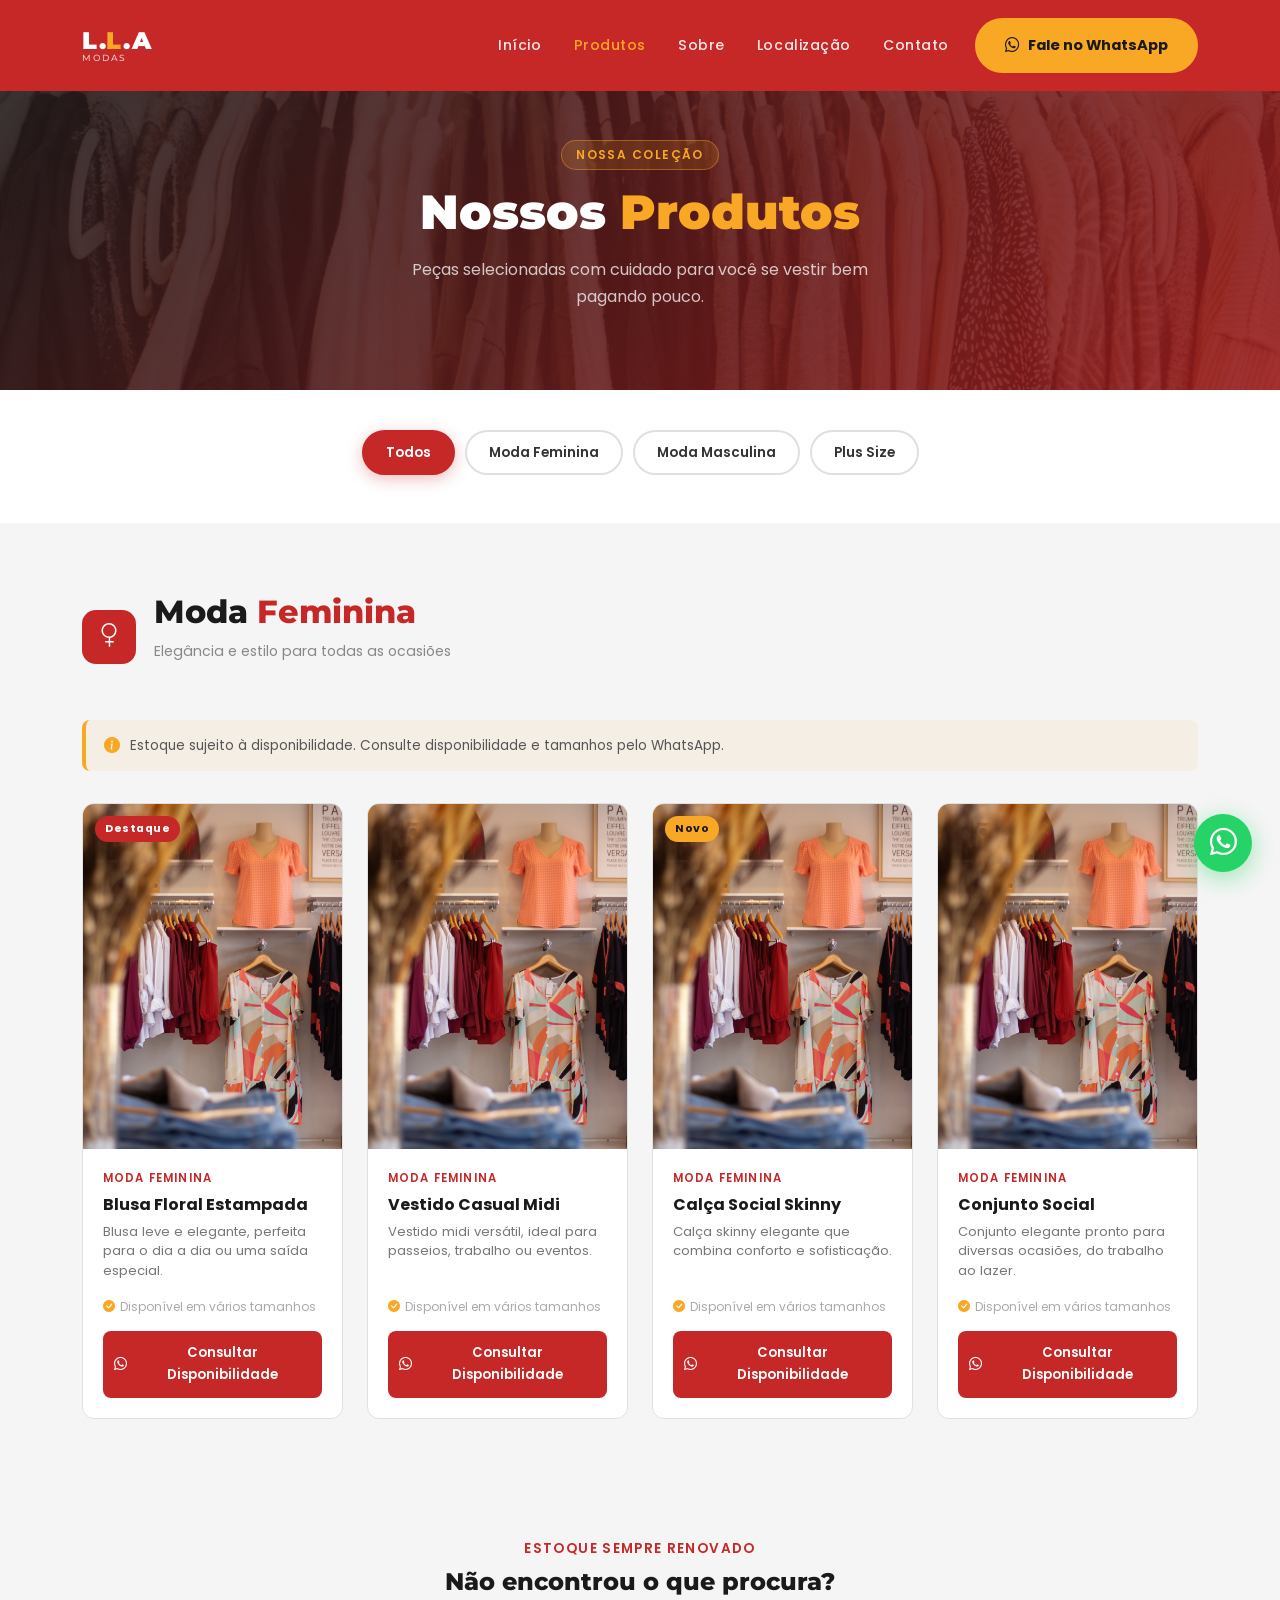
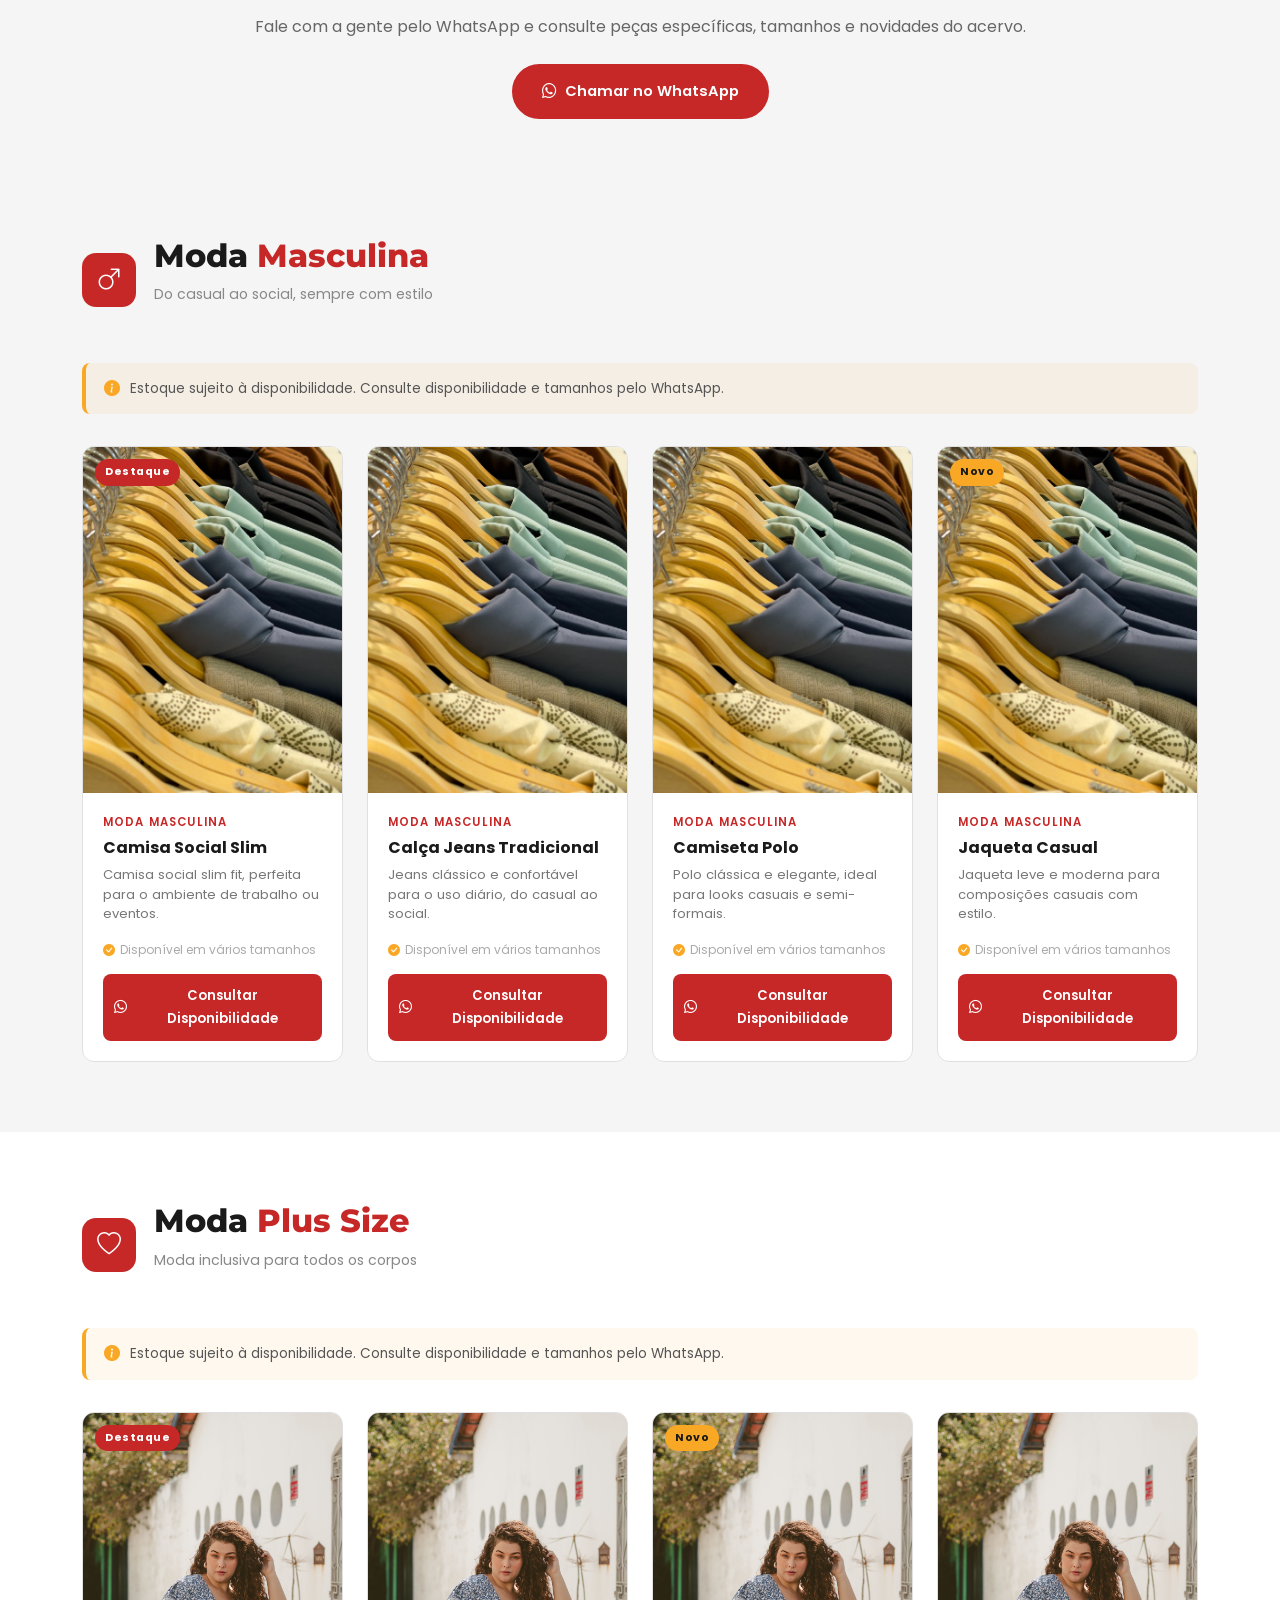
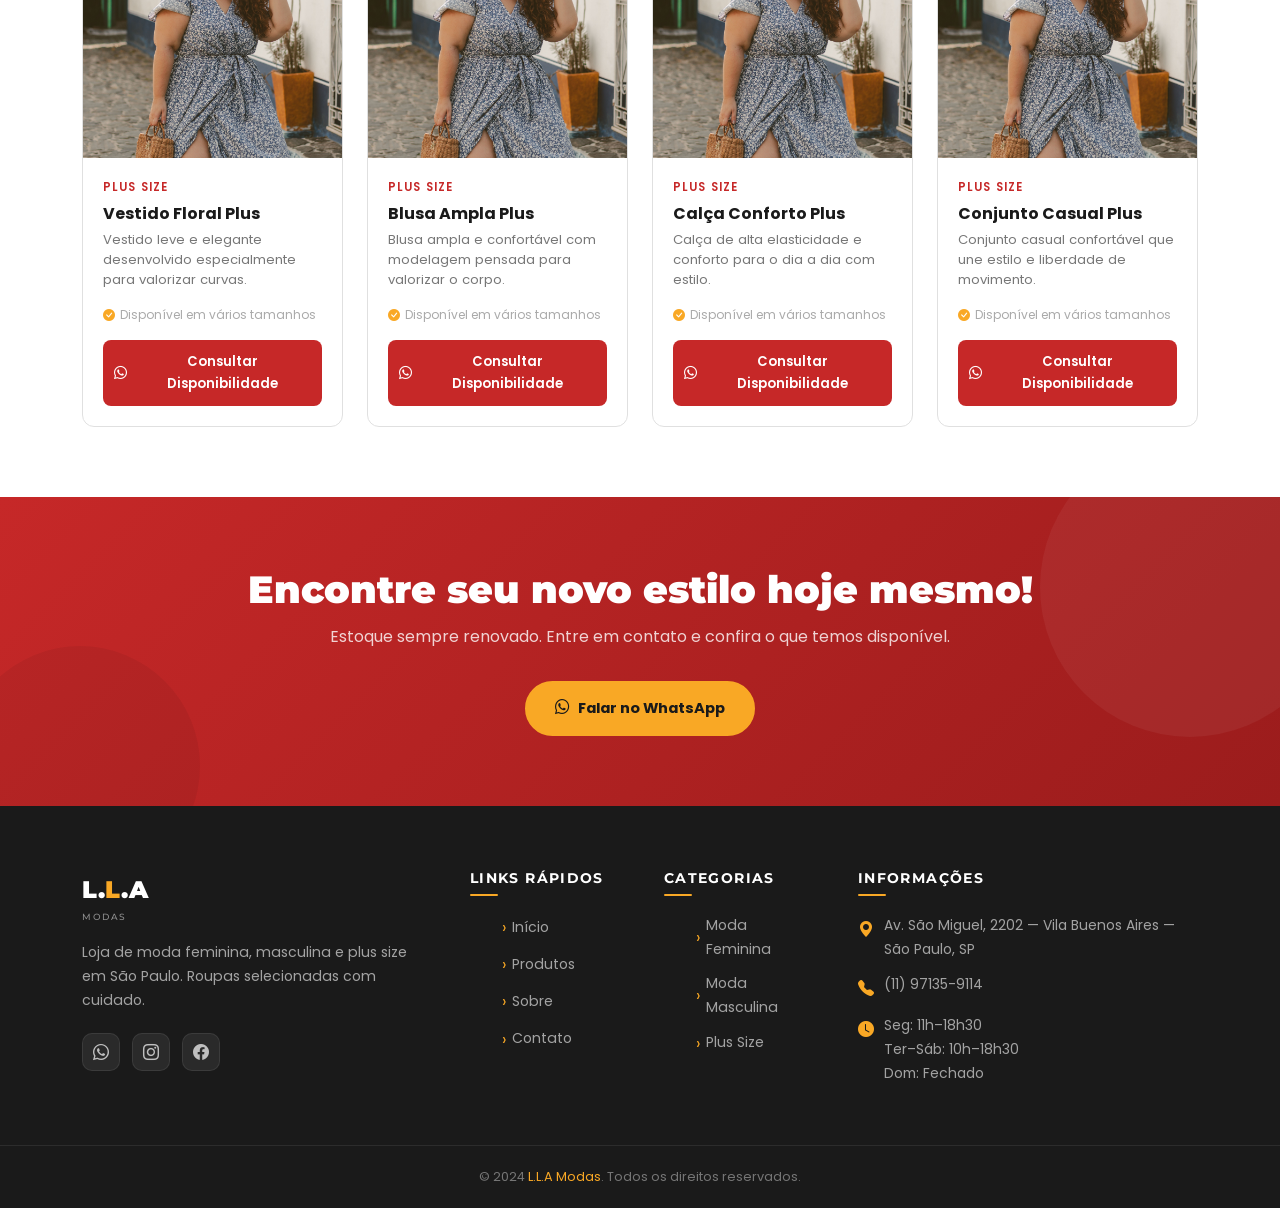
==== produtos.html @ 9f6b858d "upload pages" ====
<!DOCTYPE html>
<html lang="pt-BR">
<head>
  <meta charset="UTF-8" />
  <meta name="viewport" content="width=device-width, initial-scale=1.0" />

  <!-- SEO -->
  <title>Produtos — L.L.A Modas | Roupas Femininas, Masculinas e Plus Size</title>
  <meta name="description" content="Explore a coleção da L.L.A Modas: moda feminina, masculina e plus size com excelente custo-benefício em São Paulo." />
  <meta name="robots" content="index, follow" />

  <!-- Open Graph -->
  <meta property="og:title" content="Produtos — L.L.A Modas" />
  <meta property="og:description" content="Roupas femininas, masculinas e plus size selecionadas com cuidado." />
  <meta property="og:image" content="img/hero.jpg" />
  <meta property="og:type" content="website" />

  <link rel="icon" type="image/png" href="img/logo.png" />

  <link href="https://cdn.jsdelivr.net/npm/bootstrap@5.3.3/dist/css/bootstrap.min.css" rel="stylesheet" />
  <link href="https://cdn.jsdelivr.net/npm/bootstrap-icons@1.11.3/font/bootstrap-icons.min.css" rel="stylesheet" />
  <link href="https://unpkg.com/aos@2.3.4/dist/aos.css" rel="stylesheet" />
  <link rel="stylesheet" href="css/style.css" />
</head>
<body>

  <!-- ============================================================
       NAVBAR 
  ============================================================ -->
  <nav class="navbar navbar-expand-lg scrolled" id="navbar">
    <div class="container">
      <a class="navbar-brand" href="index.html">
        L.<span>L</span>.A<br>
        <small>MODAS</small>
      </a>
      <button class="navbar-toggler" type="button"
              data-bs-toggle="collapse" data-bs-target="#navMenu"
              aria-controls="navMenu" aria-expanded="false" aria-label="Abrir menu">
        <span class="navbar-toggler-icon"></span>
      </button>
      <div class="collapse navbar-collapse" id="navMenu">
        <ul class="navbar-nav ms-auto align-items-lg-center gap-lg-1 py-3 py-lg-0">
          <li class="nav-item"><a class="nav-link" href="index.html#inicio">Início</a></li>
          <li class="nav-item"><a class="nav-link active" href="produtos.html">Produtos</a></li>
          <li class="nav-item"><a class="nav-link" href="index.html#sobre">Sobre</a></li>
          <li class="nav-item"><a class="nav-link" href="index.html#localizacao">Localização</a></li>
          <li class="nav-item"><a class="nav-link" href="index.html#contato">Contato</a></li>
          <li class="nav-item ms-lg-2 mt-2 mt-lg-0">
            <a class="btn-yellow" href="https://wa.me/5511971359114?text=Ol%C3%A1!%20Gostaria%20de%20conhecer%20as%20roupas%20da%20L.L.A%20Modas." target="_blank" rel="noopener">
              <i class="bi bi-whatsapp"></i> Fale no WhatsApp
            </a>
          </li>
        </ul>
      </div>
    </div>
  </nav>

  <!-- ============================================================
       HERO INTERNO
  ============================================================ -->
  <div class="page-hero">
    <div class="page-hero-content" data-aos="fade-up">
      <span class="section-tag" style="background:rgba(249,168,37,.15);border-color:rgba(249,168,37,.4);color:var(--yellow)">
        Nossa Coleção
      </span>
      <h1>Nossos <span style="color:var(--yellow)">Produtos</span></h1>
      <p>Peças selecionadas com cuidado para você se vestir bem pagando pouco.</p>
    </div>
  </div>

  <!-- ============================================================
       FILTROS DE CATEGORIA
  ============================================================ -->
  <div style="background:var(--white);padding:40px 0 0">
    <div class="container">
      <div class="cat-filter" data-aos="fade-up">
        <button class="cat-btn active" data-filter="todos">Todos</button>
        <button class="cat-btn" data-filter="feminino">Moda Feminina</button>
        <button class="cat-btn" data-filter="masculino">Moda Masculina</button>
        <button class="cat-btn" data-filter="plus">Plus Size</button>
      </div>
    </div>
  </div>

  <!-- ============================================================
       CATEGORIA: MODA FEMININA
  ============================================================ -->
  <section class="cat-section" id="feminino" data-cat="feminino">
    <div class="container">
      <div class="cat-section-head" data-aos="fade-right">
        <div class="cat-section-icon"><i class="bi bi-gender-female"></i></div>
        <div>
          <h2>Moda <span class="text-red">Feminina</span></h2>
          <p>Elegância e estilo para todas as ocasiões</p>
        </div>
      </div>

      <div class="stock-alert" data-aos="fade-up">
        <i class="bi bi-info-circle-fill"></i>
        Estoque sujeito à disponibilidade. Consulte disponibilidade e tamanhos pelo WhatsApp.
      </div>

      <div class="row g-4">

        <!-- Card 1 -->
        <div class="col-sm-6 col-lg-3" data-aos="fade-up" data-aos-delay="0">
          <div class="produto-card">
            <div class="produto-img">
              <img data-src="img/moda1.jpg" src="img/moda1.jpg" alt="Blusa Floral" loading="lazy" />
              <span class="produto-badge">Destaque</span>
            </div>
            <div class="produto-body">
              <div class="produto-cat">Moda Feminina</div>
              <div class="produto-name">Blusa Floral Estampada</div>
              <p class="produto-desc">Blusa leve e elegante, perfeita para o dia a dia ou uma saída especial.</p>
              <div class="produto-avail"><i class="bi bi-check-circle-fill"></i> Disponível em vários tamanhos</div>
              <button class="btn-wa" onclick="abrirWhatsApp('Olá! Gostaria de consultar a disponibilidade da Blusa Floral Estampada da L.L.A Modas.')">
                <i class="bi bi-whatsapp"></i> Consultar Disponibilidade
              </button>
            </div>
          </div>
        </div>

        <!-- Card 2 -->
        <div class="col-sm-6 col-lg-3" data-aos="fade-up" data-aos-delay="80">
          <div class="produto-card">
            <div class="produto-img">
              <img data-src="img/moda1.jpg" src="img/moda1.jpg" alt="Vestido Casual" loading="lazy" />
            </div>
            <div class="produto-body">
              <div class="produto-cat">Moda Feminina</div>
              <div class="produto-name">Vestido Casual Midi</div>
              <p class="produto-desc">Vestido midi versátil, ideal para passeios, trabalho ou eventos.</p>
              <div class="produto-avail"><i class="bi bi-check-circle-fill"></i> Disponível em vários tamanhos</div>
              <button class="btn-wa" onclick="abrirWhatsApp('Olá! Gostaria de consultar a disponibilidade do Vestido Casual Midi da L.L.A Modas.')">
                <i class="bi bi-whatsapp"></i> Consultar Disponibilidade
              </button>
            </div>
          </div>
        </div>

        <!-- Card 3 -->
        <div class="col-sm-6 col-lg-3" data-aos="fade-up" data-aos-delay="160">
          <div class="produto-card">
            <div class="produto-img">
              <img data-src="img/moda1.jpg" src="img/moda1.jpg" alt="Calça Social" loading="lazy" />
              <span class="produto-badge" style="background:var(--yellow);color:var(--black)">Novo</span>
            </div>
            <div class="produto-body">
              <div class="produto-cat">Moda Feminina</div>
              <div class="produto-name">Calça Social Skinny</div>
              <p class="produto-desc">Calça skinny elegante que combina conforto e sofisticação.</p>
              <div class="produto-avail"><i class="bi bi-check-circle-fill"></i> Disponível em vários tamanhos</div>
              <button class="btn-wa" onclick="abrirWhatsApp('Olá! Gostaria de consultar a disponibilidade da Calça Social Skinny da L.L.A Modas.')">
                <i class="bi bi-whatsapp"></i> Consultar Disponibilidade
              </button>
            </div>
          </div>
        </div>

        <!-- Card 4 -->
        <div class="col-sm-6 col-lg-3" data-aos="fade-up" data-aos-delay="240">
          <div class="produto-card">
            <div class="produto-img">
              <img data-src="img/moda1.jpg" src="img/moda1.jpg" alt="Conjunto Feminino" loading="lazy" />
            </div>
            <div class="produto-body">
              <div class="produto-cat">Moda Feminina</div>
              <div class="produto-name">Conjunto Social</div>
              <p class="produto-desc">Conjunto elegante pronto para diversas ocasiões, do trabalho ao lazer.</p>
              <div class="produto-avail"><i class="bi bi-check-circle-fill"></i> Disponível em vários tamanhos</div>
              <button class="btn-wa" onclick="abrirWhatsApp('Olá! Gostaria de consultar a disponibilidade do Conjunto Social Feminino da L.L.A Modas.')">
                <i class="bi bi-whatsapp"></i> Consultar Disponibilidade
              </button>
            </div>
          </div>
        </div>

      </div>
    </div>
  </section>

  <!-- ============================================================
       BANNER INTERMEDIÁRIO
  ============================================================ -->
  <div style="background:var(--gray);padding:48px 0" data-aos="fade-up">
    <div class="container text-center">
      <p style="font-size:.85rem;font-weight:600;letter-spacing:.1em;text-transform:uppercase;color:var(--red);margin-bottom:8px">Estoque sempre renovado</p>
      <h3 style="font-size:1.5rem;font-weight:800;margin-bottom:16px">Não encontrou o que procura?</h3>
      <p style="color:#666;margin-bottom:24px">Fale com a gente pelo WhatsApp e consulte peças específicas, tamanhos e novidades do acervo.</p>
      <a href="https://wa.me/5511971359114?text=Ol%C3%A1!%20Gostaria%20de%20consultar%20pe%C3%A7as%20espec%C3%ADficas%20da%20L.L.A%20Modas." target="_blank" rel="noopener" class="btn-red">
        <i class="bi bi-whatsapp"></i> Chamar no WhatsApp
      </a>
    </div>
  </div>

  <!-- ============================================================
       CATEGORIA: MODA MASCULINA
  ============================================================ -->
  <section class="cat-section" id="masculino" data-cat="masculino">
    <div class="container">
      <div class="cat-section-head" data-aos="fade-right">
        <div class="cat-section-icon"><i class="bi bi-gender-male"></i></div>
        <div>
          <h2>Moda <span class="text-red">Masculina</span></h2>
          <p>Do casual ao social, sempre com estilo</p>
        </div>
      </div>

      <div class="stock-alert" data-aos="fade-up">
        <i class="bi bi-info-circle-fill"></i>
        Estoque sujeito à disponibilidade. Consulte disponibilidade e tamanhos pelo WhatsApp.
      </div>

      <div class="row g-4">

        <!-- Card 1 -->
        <div class="col-sm-6 col-lg-3" data-aos="fade-up" data-aos-delay="0">
          <div class="produto-card">
            <div class="produto-img">
              <img data-src="img/moda3.jpg" src="img/moda3.jpg" alt="Camisa Social" loading="lazy" />
              <span class="produto-badge">Destaque</span>
            </div>
            <div class="produto-body">
              <div class="produto-cat">Moda Masculina</div>
              <div class="produto-name">Camisa Social Slim</div>
              <p class="produto-desc">Camisa social slim fit, perfeita para o ambiente de trabalho ou eventos.</p>
              <div class="produto-avail"><i class="bi bi-check-circle-fill"></i> Disponível em vários tamanhos</div>
              <button class="btn-wa" onclick="abrirWhatsApp('Olá! Gostaria de consultar a disponibilidade da Camisa Social Slim da L.L.A Modas.')">
                <i class="bi bi-whatsapp"></i> Consultar Disponibilidade
              </button>
            </div>
          </div>
        </div>

        <!-- Card 2 -->
        <div class="col-sm-6 col-lg-3" data-aos="fade-up" data-aos-delay="80">
          <div class="produto-card">
            <div class="produto-img">
              <img data-src="img/moda3.jpg" src="img/moda3.jpg" alt="Calça Jeans" loading="lazy" />
            </div>
            <div class="produto-body">
              <div class="produto-cat">Moda Masculina</div>
              <div class="produto-name">Calça Jeans Tradicional</div>
              <p class="produto-desc">Jeans clássico e confortável para o uso diário, do casual ao social.</p>
              <div class="produto-avail"><i class="bi bi-check-circle-fill"></i> Disponível em vários tamanhos</div>
              <button class="btn-wa" onclick="abrirWhatsApp('Olá! Gostaria de consultar a disponibilidade da Calça Jeans Tradicional da L.L.A Modas.')">
                <i class="bi bi-whatsapp"></i> Consultar Disponibilidade
              </button>
            </div>
          </div>
        </div>

        <!-- Card 3 -->
        <div class="col-sm-6 col-lg-3" data-aos="fade-up" data-aos-delay="160">
          <div class="produto-card">
            <div class="produto-img">
              <img data-src="img/moda3.jpg" src="img/moda3.jpg" alt="Polo Masculina" loading="lazy" />
            </div>
            <div class="produto-body">
              <div class="produto-cat">Moda Masculina</div>
              <div class="produto-name">Camiseta Polo</div>
              <p class="produto-desc">Polo clássica e elegante, ideal para looks casuais e semi-formais.</p>
              <div class="produto-avail"><i class="bi bi-check-circle-fill"></i> Disponível em vários tamanhos</div>
              <button class="btn-wa" onclick="abrirWhatsApp('Olá! Gostaria de consultar a disponibilidade da Camiseta Polo da L.L.A Modas.')">
                <i class="bi bi-whatsapp"></i> Consultar Disponibilidade
              </button>
            </div>
          </div>
        </div>

        <!-- Card 4 -->
        <div class="col-sm-6 col-lg-3" data-aos="fade-up" data-aos-delay="240">
          <div class="produto-card">
            <div class="produto-img">
              <img data-src="img/moda3.jpg" src="img/moda3.jpg" alt="Jaqueta Masculina" loading="lazy" />
              <span class="produto-badge" style="background:var(--yellow);color:var(--black)">Novo</span>
            </div>
            <div class="produto-body">
              <div class="produto-cat">Moda Masculina</div>
              <div class="produto-name">Jaqueta Casual</div>
              <p class="produto-desc">Jaqueta leve e moderna para composições casuais com estilo.</p>
              <div class="produto-avail"><i class="bi bi-check-circle-fill"></i> Disponível em vários tamanhos</div>
              <button class="btn-wa" onclick="abrirWhatsApp('Olá! Gostaria de consultar a disponibilidade da Jaqueta Casual Masculina da L.L.A Modas.')">
                <i class="bi bi-whatsapp"></i> Consultar Disponibilidade
              </button>
            </div>
          </div>
        </div>

      </div>
    </div>
  </section>

  <!-- ============================================================
       CATEGORIA: PLUS SIZE
  ============================================================ -->
  <section class="cat-section" id="plus" data-cat="plus" style="background:var(--white)">
    <div class="container">
      <div class="cat-section-head" data-aos="fade-right">
        <div class="cat-section-icon"><i class="bi bi-heart"></i></div>
        <div>
          <h2>Moda <span class="text-red">Plus Size</span></h2>
          <p>Moda inclusiva para todos os corpos</p>
        </div>
      </div>

      <div class="stock-alert" data-aos="fade-up">
        <i class="bi bi-info-circle-fill"></i>
        Estoque sujeito à disponibilidade. Consulte disponibilidade e tamanhos pelo WhatsApp.
      </div>

      <div class="row g-4">

        <!-- Card 1 -->
        <div class="col-sm-6 col-lg-3" data-aos="fade-up" data-aos-delay="0">
          <div class="produto-card">
            <div class="produto-img">
              <img data-src="img/plus-size.jpg" src="img/plus-size.jpg" alt="Vestido Plus Size" loading="lazy" />
              <span class="produto-badge">Destaque</span>
            </div>
            <div class="produto-body">
              <div class="produto-cat">Plus Size</div>
              <div class="produto-name">Vestido Floral Plus</div>
              <p class="produto-desc">Vestido leve e elegante desenvolvido especialmente para valorizar curvas.</p>
              <div class="produto-avail"><i class="bi bi-check-circle-fill"></i> Disponível em vários tamanhos</div>
              <button class="btn-wa" onclick="abrirWhatsApp('Olá! Gostaria de consultar a disponibilidade do Vestido Floral Plus Size da L.L.A Modas.')">
                <i class="bi bi-whatsapp"></i> Consultar Disponibilidade
              </button>
            </div>
          </div>
        </div>

        <!-- Card 2 -->
        <div class="col-sm-6 col-lg-3" data-aos="fade-up" data-aos-delay="80">
          <div class="produto-card">
            <div class="produto-img">
              <img data-src="img/plus-size.jpg" src="img/plus-size.jpg" alt="Blusa Plus Size" loading="lazy" />
            </div>
            <div class="produto-body">
              <div class="produto-cat">Plus Size</div>
              <div class="produto-name">Blusa Ampla Plus</div>
              <p class="produto-desc">Blusa ampla e confortável com modelagem pensada para valorizar o corpo.</p>
              <div class="produto-avail"><i class="bi bi-check-circle-fill"></i> Disponível em vários tamanhos</div>
              <button class="btn-wa" onclick="abrirWhatsApp('Olá! Gostaria de consultar a disponibilidade da Blusa Ampla Plus Size da L.L.A Modas.')">
                <i class="bi bi-whatsapp"></i> Consultar Disponibilidade
              </button>
            </div>
          </div>
        </div>

        <!-- Card 3 -->
        <div class="col-sm-6 col-lg-3" data-aos="fade-up" data-aos-delay="160">
          <div class="produto-card">
            <div class="produto-img">
              <img data-src="img/plus-size.jpg" src="img/plus-size.jpg" alt="Calça Plus Size" loading="lazy" />
              <span class="produto-badge" style="background:var(--yellow);color:var(--black)">Novo</span>
            </div>
            <div class="produto-body">
              <div class="produto-cat">Plus Size</div>
              <div class="produto-name">Calça Conforto Plus</div>
              <p class="produto-desc">Calça de alta elasticidade e conforto para o dia a dia com estilo.</p>
              <div class="produto-avail"><i class="bi bi-check-circle-fill"></i> Disponível em vários tamanhos</div>
              <button class="btn-wa" onclick="abrirWhatsApp('Olá! Gostaria de consultar a disponibilidade da Calça Conforto Plus Size da L.L.A Modas.')">
                <i class="bi bi-whatsapp"></i> Consultar Disponibilidade
              </button>
            </div>
          </div>
        </div>

        <!-- Card 4 -->
        <div class="col-sm-6 col-lg-3" data-aos="fade-up" data-aos-delay="240">
          <div class="produto-card">
            <div class="produto-img">
              <img data-src="img/plus-size.jpg" src="img/plus-size.jpg" alt="Conjunto Plus Size" loading="lazy" />
            </div>
            <div class="produto-body">
              <div class="produto-cat">Plus Size</div>
              <div class="produto-name">Conjunto Casual Plus</div>
              <p class="produto-desc">Conjunto casual confortável que une estilo e liberdade de movimento.</p>
              <div class="produto-avail"><i class="bi bi-check-circle-fill"></i> Disponível em vários tamanhos</div>
              <button class="btn-wa" onclick="abrirWhatsApp('Olá! Gostaria de consultar a disponibilidade do Conjunto Casual Plus Size da L.L.A Modas.')">
                <i class="bi bi-whatsapp"></i> Consultar Disponibilidade
              </button>
            </div>
          </div>
        </div>

      </div>
    </div>
  </section>

  <!-- ============================================================
       BANNER FINAL
  ============================================================ -->
  <div id="banner-promo" style="padding:70px 0">
    <div class="container text-center position-relative" style="z-index:2" data-aos="zoom-in">
      <h2 class="banner-promo-title">Encontre seu novo estilo hoje mesmo!</h2>
      <p class="banner-promo-sub">Estoque sempre renovado. Entre em contato e confira o que temos disponível.</p>
      <a href="https://wa.me/5511971359114?text=Ol%C3%A1!%20Vi%20os%20produtos%20no%20site%20e%20quero%20saber%20mais%20sobre%20a%20L.L.A%20Modas." target="_blank" rel="noopener" class="btn-yellow">
        <i class="bi bi-whatsapp"></i> Falar no WhatsApp
      </a>
    </div>
  </div>

  <!-- ============================================================
       FOOTER
  ============================================================ -->
  <footer id="footer">
    <div class="container">
      <div class="row g-5">
        <div class="col-lg-4">
          <div class="footer-brand">L.<span>L</span>.A<br><small>MODAS</small></div>
          <p class="footer-desc mt-3">
            Loja de moda feminina, masculina e plus size em São Paulo. Roupas selecionadas com cuidado.
          </p>
          <div class="footer-social">
            <a href="https://wa.me/5511971359114" target="_blank" rel="noopener" aria-label="WhatsApp"><i class="bi bi-whatsapp"></i></a>
            <a href="#" aria-label="Instagram"><i class="bi bi-instagram"></i></a>
            <a href="#" aria-label="Facebook"><i class="bi bi-facebook"></i></a>
          </div>
        </div>
        <div class="col-sm-6 col-lg-2">
          <h5 class="footer-heading">Links Rápidos</h5>
          <ul class="footer-links">
            <li><a href="index.html">Início</a></li>
            <li><a href="produtos.html">Produtos</a></li>
            <li><a href="index.html#sobre">Sobre</a></li>
            <li><a href="index.html#contato">Contato</a></li>
          </ul>
        </div>
        <div class="col-sm-6 col-lg-2">
          <h5 class="footer-heading">Categorias</h5>
          <ul class="footer-links">
            <li><a href="#feminino">Moda Feminina</a></li>
            <li><a href="#masculino">Moda Masculina</a></li>
            <li><a href="#plus">Plus Size</a></li>
          </ul>
        </div>
        <div class="col-lg-4">
          <h5 class="footer-heading">Informações</h5>
          <div class="footer-info-item">
            <i class="bi bi-geo-alt-fill"></i>
            <span>Av. São Miguel, 2202 — Vila Buenos Aires — São Paulo, SP</span>
          </div>
          <div class="footer-info-item">
            <i class="bi bi-telephone-fill"></i>
            <a href="https://wa.me/5511971359114" target="_blank" rel="noopener" style="color:rgba(255,255,255,.6)">(11) 97135-9114</a>
          </div>
          <div class="footer-info-item">
            <i class="bi bi-clock-fill"></i>
            <div><div>Seg: 11h–18h30</div><div>Ter–Sáb: 10h–18h30</div><div>Dom: Fechado</div></div>
          </div>
        </div>
      </div>
    </div>
    <div class="footer-bottom">
      <div class="container">
        © 2024 <span>L.L.A Modas</span>. Todos os direitos reservados.
      </div>
    </div>
  </footer>

  <!-- WhatsApp Flutuante -->
  <div id="whatsapp-float">
    <a href="https://wa.me/5511971359114?text=Ol%C3%A1!%20Gostaria%20de%20conhecer%20as%20roupas%20da%20L.L.A%20Modas."
       target="_blank" rel="noopener" aria-label="Chamar no WhatsApp">
      <i class="bi bi-whatsapp"></i>
    </a>
  </div>

  <button id="back-to-top" aria-label="Voltar ao topo">
    <i class="bi bi-arrow-up"></i>
  </button>

  <script src="https://cdn.jsdelivr.net/npm/bootstrap@5.3.3/dist/js/bootstrap.bundle.min.js"></script>
  <script src="https://unpkg.com/aos@2.3.4/dist/aos.js"></script>
  <script src="js/script.js"></script>
</body>
</html>
---- css/style.css ----
/* 
   L.L.A MODAS — style.css
   Paleta: Vermelho #C62828 | Amarelo #F9A825 | Preto #1A1A1A
   Fontes: Poppins (corpo) + Montserrat (display)
 */

/* ---------- Google Fonts */
@import url('https://fonts.googleapis.com/css2?family=Montserrat:wght@700;800;900&family=Poppins:wght@300;400;500;600&display=swap');

/* ---------- Variáveis CSS ---------- */
:root {
  --red:    #C62828;
  --red-dk: #9b1c1c;
  --yellow: #F9A825;
  --black:  #1A1A1A;
  --white:  #FFFFFF;
  --gray:   #F5F5F5;
  --gray-md:#e0e0e0;
  --text:   #333333;
  --font-display: 'Montserrat', sans-serif;
  --font-body:    'Poppins', sans-serif;
  --transition: 0.35s cubic-bezier(.4,0,.2,1);
  --shadow: 0 4px 24px rgba(0,0,0,.10);
  --shadow-lg: 0 8px 40px rgba(198,40,40,.15);
  --radius: 12px;
}

*, *::before, *::after { box-sizing: border-box; margin: 0; padding: 0; }

html { scroll-behavior: smooth; }

body {
  font-family: var(--font-body);
  color: var(--text);
  background: var(--white);
  overflow-x: hidden;
  line-height: 1.7;
}

h1, h2, h3, h4, h5, h6 {
  font-family: var(--font-display);
  color: var(--black);
  line-height: 1.2;
}

a { text-decoration: none; color: inherit; }

img { max-width: 100%; display: block; }

section { padding: 90px 0; }

/* textos */
.text-red    { color: var(--red) !important; }
.text-yellow { color: var(--yellow) !important; }
.bg-red      { background-color: var(--red) !important; }
.bg-gray     { background-color: var(--gray) !important; }

.section-tag {
  display: inline-block;
  font-family: var(--font-body);
  font-size: .75rem;
  font-weight: 600;
  letter-spacing: .12em;
  text-transform: uppercase;
  color: var(--yellow);
  background: rgba(249,168,37,.12);
  border: 1px solid rgba(249,168,37,.35);
  padding: 4px 14px;
  border-radius: 50px;
  margin-bottom: 14px;
}

.section-title {
  font-size: clamp(1.75rem, 3.5vw, 2.6rem);
  font-weight: 800;
  margin-bottom: 16px;
}

.section-subtitle {
  font-size: 1rem;
  color: #666;
  max-width: 560px;
}

.divider {
  width: 52px;
  height: 4px;
  background: var(--red);
  border-radius: 4px;
  margin: 14px 0 24px;
}

/*  Botões  */
.btn-red {
  display: inline-flex;
  align-items: center;
  gap: 8px;
  background: var(--red);
  color: var(--white);
  font-family: var(--font-body);
  font-weight: 600;
  font-size: .92rem;
  padding: 13px 28px;
  border-radius: 50px;
  border: 2px solid var(--red);
  cursor: pointer;
  transition: var(--transition);
  white-space: nowrap;
}
.btn-red:hover {
  background: var(--red-dk);
  border-color: var(--red-dk);
  color: var(--white);
  transform: translateY(-2px);
  box-shadow: 0 8px 24px rgba(198,40,40,.35);
}

.btn-yellow {
  display: inline-flex;
  align-items: center;
  gap: 8px;
  background: var(--yellow);
  color: var(--black);
  font-family: var(--font-body);
  font-weight: 700;
  font-size: .92rem;
  padding: 13px 28px;
  border-radius: 50px;
  border: 2px solid var(--yellow);
  cursor: pointer;
  transition: var(--transition);
  white-space: nowrap;
}
.btn-yellow:hover {
  background: #e6971f;
  border-color: #e6971f;
  color: var(--black);
  transform: translateY(-2px);
  box-shadow: 0 8px 24px rgba(249,168,37,.4);
}

.btn-outline-white {
  display: inline-flex;
  align-items: center;
  gap: 8px;
  background: transparent;
  color: var(--white);
  font-family: var(--font-body);
  font-weight: 600;
  font-size: .92rem;
  padding: 12px 28px;
  border-radius: 50px;
  border: 2px solid rgba(255,255,255,.7);
  cursor: pointer;
  transition: var(--transition);
  white-space: nowrap;
}
.btn-outline-white:hover {
  background: rgba(255,255,255,.12);
  border-color: var(--white);
  color: var(--white);
  transform: translateY(-2px);
}

/*  NAVBAR  */
#navbar {
  position: fixed;
  top: 0; left: 0; right: 0;
  z-index: 1000;
  padding: 18px 0;
  background: var(--red);
  transition: background var(--transition), padding var(--transition), box-shadow var(--transition);
}

#navbar.scrolled {
  background: var(--red);
  padding: 10px 0;
  box-shadow: 0 4px 24px rgba(0,0,0,.2);
}

.navbar-brand {
  font-family: var(--font-display);
  font-size: 1.5rem;
  font-weight: 900;
  color: var(--white) !important;
  letter-spacing: .03em;
  line-height: 1;
}

.navbar-brand span {
  color: var(--yellow);
}

.navbar-brand small {
  display: block;
  font-size: .55rem;
  font-weight: 500;
  letter-spacing: .18em;
  color: rgba(255,255,255,.75);
  margin-top: 1px;
}

.navbar-nav .nav-link {
  color: rgba(255,255,255,.9) !important;
  font-family: var(--font-body);
  font-weight: 500;
  font-size: .88rem;
  letter-spacing: .04em;
  padding: 6px 14px !important;
  border-radius: 4px;
  transition: var(--transition);
}

.navbar-nav .nav-link:hover,
.navbar-nav .nav-link.active {
  color: var(--yellow) !important;
}

.navbar-toggler {
  border: none;
  padding: 4px 8px;
}
.navbar-toggler:focus { box-shadow: none; }
.navbar-toggler-icon {
  background-image: url("data:image/svg+xml,%3csvg xmlns='http://www.w3.org/2000/svg' viewBox='0 0 30 30'%3e%3cpath stroke='rgba%28255,255,255,0.9%29' stroke-width='2' d='M4 7h22M4 15h22M4 23h22'/%3e%3c/svg%3e");
}

/*  HERO  */
#hero {
  min-height: 100vh;
  position: relative;
  display: flex;
  align-items: center;
  background: url('../img/hero.jpg') center center / cover no-repeat fixed;
  overflow: hidden;
}

.hero-overlay {
  position: absolute;
  inset: 0;
  background: linear-gradient(
    135deg,
    rgba(26,26,26,.82) 0%,
    rgba(198,40,40,.55) 100%
  );
}

.hero-content {
  position: relative;
  z-index: 2;
  padding-top: 80px;
}

.hero-tag {
  display: inline-flex;
  align-items: center;
  gap: 8px;
  background: rgba(249,168,37,.18);
  border: 1px solid rgba(249,168,37,.5);
  color: var(--yellow);
  font-size: .75rem;
  font-weight: 600;
  letter-spacing: .12em;
  text-transform: uppercase;
  padding: 6px 16px;
  border-radius: 50px;
  margin-bottom: 20px;
}

.hero-title {
  font-family: var(--font-display);
  font-size: clamp(2.2rem, 5.5vw, 3.8rem);
  font-weight: 900;
  color: var(--white);
  line-height: 1.1;
  margin-bottom: 20px;
}

.hero-title .accent { color: var(--yellow); }

.hero-desc {
  font-size: clamp(.95rem, 1.8vw, 1.1rem);
  color: rgba(255,255,255,.85);
  max-width: 520px;
  margin-bottom: 36px;
}

.hero-badges {
  display: flex;
  flex-wrap: wrap;
  gap: 12px;
  margin-bottom: 40px;
}

.hero-badge {
  display: flex;
  align-items: center;
  gap: 6px;
  background: rgba(255,255,255,.1);
  backdrop-filter: blur(8px);
  border: 1px solid rgba(255,255,255,.2);
  border-radius: 50px;
  padding: 6px 16px;
  font-size: .8rem;
  color: var(--white);
}

.hero-actions {
  display: flex;
  flex-wrap: wrap;
  gap: 14px;
}

.hero-image-wrap {
  position: relative;
  z-index: 2;
}

.hero-img-card {
  border-radius: 20px;
  overflow: hidden;
  box-shadow: 0 32px 64px rgba(0,0,0,.4);
  border: 3px solid rgba(255,255,255,.15);
  aspect-ratio: 3/4;
  max-height: 520px;
}

.hero-img-card img {
  width: 100%;
  height: 100%;
  object-fit: cover;
}

.hero-stat-card {
  position: absolute;
  background: var(--white);
  border-radius: 14px;
  padding: 14px 20px;
  box-shadow: var(--shadow-lg);
  min-width: 140px;
}

.hero-stat-card.left {
  bottom: 60px;
  left: -40px;
}

.hero-stat-card.top-right {
  top: 40px;
  right: -30px;
}

.hero-stat-card .number {
  font-family: var(--font-display);
  font-size: 1.8rem;
  font-weight: 900;
  color: var(--red);
  line-height: 1;
}

.hero-stat-card .label {
  font-size: .72rem;
  color: #888;
  font-weight: 500;
  margin-top: 2px;
}

/* ---------- SOBRE ---------- */
#sobre {
  background: var(--white);
}

.sobre-img-wrap {
  position: relative;
}

.sobre-img-main {
  border-radius: 20px;
  overflow: hidden;
  box-shadow: var(--shadow-lg);
  aspect-ratio: 4/5;
}

.sobre-img-main img {
  width: 100%;
  height: 100%;
  object-fit: cover;
  transition: transform .6s ease;
}

.sobre-img-main:hover img { transform: scale(1.04); }

.sobre-badge-float {
  position: absolute;
  bottom: -20px;
  right: -20px;
  background: var(--red);
  color: var(--white);
  border-radius: 16px;
  padding: 20px 24px;
  box-shadow: var(--shadow-lg);
  text-align: center;
  min-width: 130px;
}

.sobre-badge-float .num {
  font-family: var(--font-display);
  font-size: 2rem;
  font-weight: 900;
  color: var(--yellow);
  line-height: 1;
}

.sobre-badge-float .txt {
  font-size: .72rem;
  font-weight: 500;
  margin-top: 4px;
  line-height: 1.3;
}

.sobre-feature-list {
  list-style: none;
  display: flex;
  flex-direction: column;
  gap: 14px;
  margin-top: 28px;
}

.sobre-feature-list li {
  display: flex;
  align-items: flex-start;
  gap: 12px;
  font-size: .95rem;
}

.sobre-feature-list .icon-wrap {
  flex-shrink: 0;
  width: 36px;
  height: 36px;
  border-radius: 10px;
  background: rgba(198,40,40,.08);
  display: flex;
  align-items: center;
  justify-content: center;
  color: var(--red);
  font-size: 1rem;
}

.sobre-feature-list strong { font-weight: 600; }

/*  DIFERENCIAIS  */
#diferenciais {
  background: var(--gray);
}

.diferencial-card {
  background: var(--white);
  border-radius: var(--radius);
  padding: 36px 28px;
  height: 100%;
  border: 1px solid var(--gray-md);
  transition: var(--transition);
  cursor: default;
  position: relative;
  overflow: hidden;
}

.diferencial-card::before {
  content: '';
  position: absolute;
  inset: 0;
  background: linear-gradient(135deg, var(--red) 0%, var(--red-dk) 100%);
  opacity: 0;
  transition: var(--transition);
  z-index: 0;
}

.diferencial-card:hover {
  transform: translateY(-8px);
  box-shadow: var(--shadow-lg);
  border-color: transparent;
}

.diferencial-card:hover::before { opacity: 1; }

.diferencial-card > * { position: relative; z-index: 1; }

.diferencial-card .icon-box {
  width: 58px;
  height: 58px;
  border-radius: 14px;
  background: rgba(198,40,40,.1);
  color: var(--red);
  display: flex;
  align-items: center;
  justify-content: center;
  font-size: 1.6rem;
  margin-bottom: 20px;
  transition: var(--transition);
}

.diferencial-card:hover .icon-box {
  background: rgba(249,168,37,.2);
  color: var(--yellow);
}

.diferencial-card h4 {
  font-size: 1.05rem;
  font-weight: 700;
  margin-bottom: 8px;
  transition: color var(--transition);
}

.diferencial-card p {
  font-size: .88rem;
  color: #666;
  transition: color var(--transition);
  line-height: 1.6;
}

.diferencial-card:hover h4,
.diferencial-card:hover p { color: var(--white); }

/*  BANNER PROMO  */
#banner-promo {
  background: linear-gradient(135deg, var(--red) 0%, var(--red-dk) 100%);
  padding: 70px 0;
  text-align: center;
  position: relative;
  overflow: hidden;
}

#banner-promo::before {
  content: '';
  position: absolute;
  top: -60px; right: -60px;
  width: 300px; height: 300px;
  border-radius: 50%;
  background: rgba(255,255,255,.05);
}

#banner-promo::after {
  content: '';
  position: absolute;
  bottom: -80px; left: -40px;
  width: 240px; height: 240px;
  border-radius: 50%;
  background: rgba(0,0,0,.06);
}

.banner-promo-title {
  font-size: clamp(1.6rem, 3.5vw, 2.4rem);
  font-weight: 900;
  color: var(--white);
  margin-bottom: 10px;
}

.banner-promo-sub {
  color: rgba(255,255,255,.8);
  font-size: 1rem;
  margin-bottom: 30px;
}

/*  AVALIAÇÕES  */
#avaliacoes {
  background: var(--white);
}

.avaliacao-card {
  background: var(--white);
  border: 1px solid var(--gray-md);
  border-radius: var(--radius);
  padding: 32px 28px;
  height: 100%;
  position: relative;
  transition: var(--transition);
  overflow: hidden;
}

.avaliacao-card::after {
  content: '"';
  position: absolute;
  top: 10px; right: 20px;
  font-family: Georgia, serif;
  font-size: 7rem;
  color: var(--gray);
  line-height: 1;
  z-index: 0;
}

.avaliacao-card:hover {
  transform: translateY(-6px);
  box-shadow: var(--shadow-lg);
  border-color: var(--red);
}

.stars {
  color: var(--yellow);
  font-size: 1.1rem;
  margin-bottom: 14px;
}

.avaliacao-text {
  font-size: .95rem;
  color: #555;
  font-style: italic;
  margin-bottom: 20px;
  position: relative;
  z-index: 1;
}

.avaliacao-author {
  display: flex;
  align-items: center;
  gap: 12px;
}

.author-avatar {
  width: 44px;
  height: 44px;
  border-radius: 50%;
  background: linear-gradient(135deg, var(--red), var(--red-dk));
  display: flex;
  align-items: center;
  justify-content: center;
  color: var(--white);
  font-weight: 700;
  font-size: .9rem;
  flex-shrink: 0;
}

.author-name { font-weight: 600; font-size: .9rem; }
.author-label { font-size: .75rem; color: #888; }

/*  LOCALIZAÇÃO  */
#localizacao {
  background: var(--gray);
}

.map-container {
  border-radius: var(--radius);
  overflow: hidden;
  box-shadow: var(--shadow);
  height: 100%;
  min-height: 380px;
}

.map-container iframe {
  width: 100%;
  height: 100%;
  border: none;
  min-height: 380px;
}

.info-card {
  background: var(--white);
  border-radius: var(--radius);
  padding: 32px;
  height: 100%;
  box-shadow: var(--shadow);
}

.info-item {
  display: flex;
  gap: 14px;
  padding: 16px 0;
  border-bottom: 1px solid var(--gray-md);
}

.info-item:last-child { border-bottom: none; }

.info-icon {
  width: 42px;
  height: 42px;
  background: rgba(198,40,40,.08);
  color: var(--red);
  border-radius: 10px;
  display: flex;
  align-items: center;
  justify-content: center;
  font-size: 1.1rem;
  flex-shrink: 0;
}

.info-label {
  font-weight: 700;
  font-size: .85rem;
  color: var(--red);
  text-transform: uppercase;
  letter-spacing: .05em;
  margin-bottom: 4px;
}

.info-text {
  font-size: .9rem;
  color: var(--text);
  line-height: 1.6;
}

.horario-grid { display: flex; flex-direction: column; gap: 4px; }
.horario-row { display: flex; justify-content: space-between; gap: 16px; font-size: .88rem; }
.horario-row .dia { color: #666; }
.horario-row .hora { font-weight: 600; }
.horario-row .fechado { color: var(--red); font-weight: 600; }

/*  CONTATO  */
#contato {
  background: var(--white);
}

.form-control-lla {
  border: 1.5px solid var(--gray-md);
  border-radius: 10px;
  padding: 14px 18px;
  font-family: var(--font-body);
  font-size: .9rem;
  color: var(--text);
  transition: border-color var(--transition), box-shadow var(--transition);
  background: var(--white);
  width: 100%;
  margin-bottom: 16px;
  outline: none;
}

.form-control-lla:focus {
  border-color: var(--red);
  box-shadow: 0 0 0 4px rgba(198,40,40,.1);
}

.form-control-lla::placeholder { color: #bbb; }

textarea.form-control-lla { resize: vertical; min-height: 130px; }

.success-message {
  display: none;
  background: #e8f5e9;
  border: 1px solid #a5d6a7;
  color: #2e7d32;
  border-radius: 10px;
  padding: 16px 20px;
  font-weight: 500;
  margin-top: 14px;
  align-items: center;
  gap: 10px;
}

/*  WHATSAPP FLUTUANTE  */
#whatsapp-float {
  position: fixed;
  bottom: 28px;
  right: 28px;
  z-index: 999;
}

#whatsapp-float a {
  display: flex;
  align-items: center;
  justify-content: center;
  width: 58px;
  height: 58px;
  border-radius: 50%;
  background: #25D366;
  color: var(--white);
  font-size: 1.7rem;
  box-shadow: 0 6px 24px rgba(37,211,102,.45);
  transition: var(--transition);
  animation: pulse-wa 2.5s ease infinite;
}

#whatsapp-float a:hover {
  transform: scale(1.1);
  box-shadow: 0 10px 30px rgba(37,211,102,.6);
}

@keyframes pulse-wa {
  0%, 100% { box-shadow: 0 6px 24px rgba(37,211,102,.45); }
  50% { box-shadow: 0 6px 40px rgba(37,211,102,.7); }
}

/*  VOLTAR AO TOPO  */
#back-to-top {
  position: fixed;
  bottom: 100px;
  right: 28px;
  z-index: 999;
  width: 42px;
  height: 42px;
  border-radius: 50%;
  background: var(--red);
  color: var(--white);
  border: none;
  cursor: pointer;
  display: flex;
  align-items: center;
  justify-content: center;
  font-size: 1.1rem;
  opacity: 0;
  pointer-events: none;
  transition: var(--transition);
  box-shadow: var(--shadow-lg);
}

#back-to-top.visible {
  opacity: 1;
  pointer-events: all;
}

#back-to-top:hover {
  background: var(--red-dk);
  transform: translateY(-2px);
}

/*  FOOTER  */
#footer {
  background: var(--black);
  color: rgba(255,255,255,.75);
  padding: 64px 0 0;
}

.footer-brand {
  font-family: var(--font-display);
  font-size: 1.5rem;
  font-weight: 900;
  color: var(--white);
  margin-bottom: 6px;
}

.footer-brand span { color: var(--yellow); }

.footer-brand small {
  display: block;
  font-size: .55rem;
  font-weight: 500;
  letter-spacing: .18em;
  color: rgba(255,255,255,.5);
}

.footer-desc {
  font-size: .88rem;
  line-height: 1.7;
  margin-bottom: 20px;
  color: rgba(255,255,255,.6);
}

.footer-social a {
  display: inline-flex;
  align-items: center;
  justify-content: center;
  width: 38px;
  height: 38px;
  border-radius: 10px;
  background: rgba(255,255,255,.07);
  color: rgba(255,255,255,.7);
  font-size: 1rem;
  margin-right: 8px;
  transition: var(--transition);
  border: 1px solid rgba(255,255,255,.08);
}

.footer-social a:hover {
  background: var(--red);
  border-color: var(--red);
  color: var(--white);
  transform: translateY(-2px);
}

.footer-heading {
  font-family: var(--font-display);
  font-size: .85rem;
  font-weight: 700;
  color: var(--white);
  letter-spacing: .1em;
  text-transform: uppercase;
  margin-bottom: 18px;
  position: relative;
  padding-bottom: 10px;
}

.footer-heading::after {
  content: '';
  position: absolute;
  bottom: 0; left: 0;
  width: 28px; height: 2px;
  background: var(--yellow);
  border-radius: 2px;
}

.footer-links {
  list-style: none;
  display: flex;
  flex-direction: column;
  gap: 10px;
}

.footer-links a {
  font-size: .88rem;
  color: rgba(255,255,255,.6);
  transition: color var(--transition);
  display: flex;
  align-items: center;
  gap: 6px;
}

.footer-links a::before {
  content: '›';
  color: var(--yellow);
  font-size: 1rem;
}

.footer-links a:hover { color: var(--yellow); }

.footer-info-item {
  display: flex;
  align-items: flex-start;
  gap: 10px;
  margin-bottom: 12px;
  font-size: .87rem;
  color: rgba(255,255,255,.6);
}

.footer-info-item i {
  color: var(--yellow);
  font-size: 1rem;
  margin-top: 2px;
  flex-shrink: 0;
}

.footer-bottom {
  border-top: 1px solid rgba(255,255,255,.08);
  padding: 20px 0;
  margin-top: 48px;
  text-align: center;
  font-size: .8rem;
  color: rgba(255,255,255,.4);
}

.footer-bottom span { color: var(--yellow); }

/* 
   PRODUTOS.HTML — estilos específicos
  */

/* Hero interno */
.page-hero {
  background: linear-gradient(135deg, var(--black) 0%, var(--red-dk) 100%);
  padding: 140px 0 80px;
  text-align: center;
  position: relative;
  overflow: hidden;
}

.page-hero::before {
  content: '';
  position: absolute;
  inset: 0;
  background: url('../img/hero.jpg') center / cover no-repeat;
  opacity: .12;
}

.page-hero-content { position: relative; z-index: 1; }

.page-hero h1 {
  font-size: clamp(2rem, 4.5vw, 3rem);
  font-weight: 900;
  color: var(--white);
  margin-bottom: 14px;
}

.page-hero p {
  color: rgba(255,255,255,.75);
  font-size: 1rem;
  max-width: 500px;
  margin: 0 auto;
}

/* Filtros de categoria */
.cat-filter {
  display: flex;
  flex-wrap: wrap;
  gap: 10px;
  justify-content: center;
  margin-bottom: 48px;
}

.cat-btn {
  padding: 9px 22px;
  border-radius: 50px;
  font-family: var(--font-body);
  font-size: .85rem;
  font-weight: 600;
  cursor: pointer;
  border: 2px solid var(--gray-md);
  background: var(--white);
  color: var(--text);
  transition: var(--transition);
}

.cat-btn:hover,
.cat-btn.active {
  background: var(--red);
  border-color: var(--red);
  color: var(--white);
  box-shadow: 0 4px 16px rgba(198,40,40,.3);
}

/* Cards de produto */
.produto-card {
  background: var(--white);
  border-radius: var(--radius);
  overflow: hidden;
  border: 1px solid var(--gray-md);
  transition: var(--transition);
  height: 100%;
  display: flex;
  flex-direction: column;
}

.produto-card:hover {
  transform: translateY(-8px);
  box-shadow: 0 16px 40px rgba(0,0,0,.12);
  border-color: var(--red);
}

.produto-img {
  aspect-ratio: 3/4;
  overflow: hidden;
  background: var(--gray);
  position: relative;
}

.produto-img img {
  width: 100%;
  height: 100%;
  object-fit: cover;
  transition: transform .5s ease;
}

.produto-card:hover .produto-img img { transform: scale(1.08); }

.produto-badge {
  position: absolute;
  top: 12px;
  left: 12px;
  background: var(--red);
  color: var(--white);
  font-size: .68rem;
  font-weight: 700;
  padding: 4px 10px;
  border-radius: 50px;
  letter-spacing: .05em;
}

.produto-body {
  padding: 20px;
  flex: 1;
  display: flex;
  flex-direction: column;
}

.produto-cat {
  font-size: .72rem;
  font-weight: 600;
  letter-spacing: .1em;
  text-transform: uppercase;
  color: var(--red);
  margin-bottom: 6px;
}

.produto-name {
  font-size: 1rem;
  font-weight: 700;
  color: var(--black);
  margin-bottom: 6px;
  line-height: 1.3;
}

.produto-desc {
  font-size: .82rem;
  color: #777;
  line-height: 1.5;
  margin-bottom: 16px;
  flex: 1;
}

.produto-avail {
  font-size: .75rem;
  color: #aaa;
  margin-bottom: 14px;
  display: flex;
  align-items: center;
  gap: 5px;
}

.produto-avail i { color: var(--yellow); }

.produto-card .btn-wa {
  display: flex;
  align-items: center;
  justify-content: center;
  gap: 7px;
  background: var(--red);
  color: var(--white);
  font-family: var(--font-body);
  font-weight: 600;
  font-size: .82rem;
  padding: 11px;
  border-radius: 8px;
  border: none;
  cursor: pointer;
  transition: var(--transition);
}

.produto-card .btn-wa:hover {
  background: var(--red-dk);
  transform: none;
  box-shadow: 0 4px 14px rgba(198,40,40,.35);
}

/* Seção de categoria */
.cat-section { padding: 70px 0; }
.cat-section:nth-child(even) { background: var(--gray); }

.cat-section-head {
  display: flex;
  align-items: center;
  gap: 18px;
  margin-bottom: 40px;
}

.cat-section-icon {
  width: 54px;
  height: 54px;
  border-radius: 14px;
  background: var(--red);
  color: var(--white);
  display: flex;
  align-items: center;
  justify-content: center;
  font-size: 1.5rem;
  flex-shrink: 0;
}

.cat-section-head h2 {
  font-size: clamp(1.4rem, 3vw, 2rem);
  font-weight: 800;
}

.cat-section-head p {
  font-size: .88rem;
  color: #888;
  margin-top: 2px;
}

/* Alerta de estoque */
.stock-alert {
  background: rgba(249,168,37,.08);
  border-left: 4px solid var(--yellow);
  border-radius: 8px;
  padding: 12px 18px;
  font-size: .85rem;
  color: #555;
  margin-bottom: 32px;
  display: flex;
  align-items: center;
  gap: 10px;
}

.stock-alert i { color: var(--yellow); font-size: 1rem; }

/* ============================================================
   RESPONSIVO
   ============================================================ */

@media (max-width: 992px) {
  section { padding: 70px 0; }

  .hero-image-wrap { display: none; }

  .hero-content { text-align: center; }
  .hero-desc { margin: 0 auto 36px; }
  .hero-badges { justify-content: center; }
  .hero-actions { justify-content: center; }

  .sobre-badge-float { right: 0; bottom: -14px; }
}

@media (max-width: 768px) {
  section { padding: 56px 0; }

  #footer { padding: 48px 0 0; }
}

@media (max-width: 576px) {
  .hero-actions { flex-direction: column; align-items: center; }
  .hero-actions a { width: 100%; justify-content: center; }

  .sobre-badge-float { display: none; }

  .cat-filter { gap: 7px; }
  .cat-btn { font-size: .78rem; padding: 7px 16px; }
}
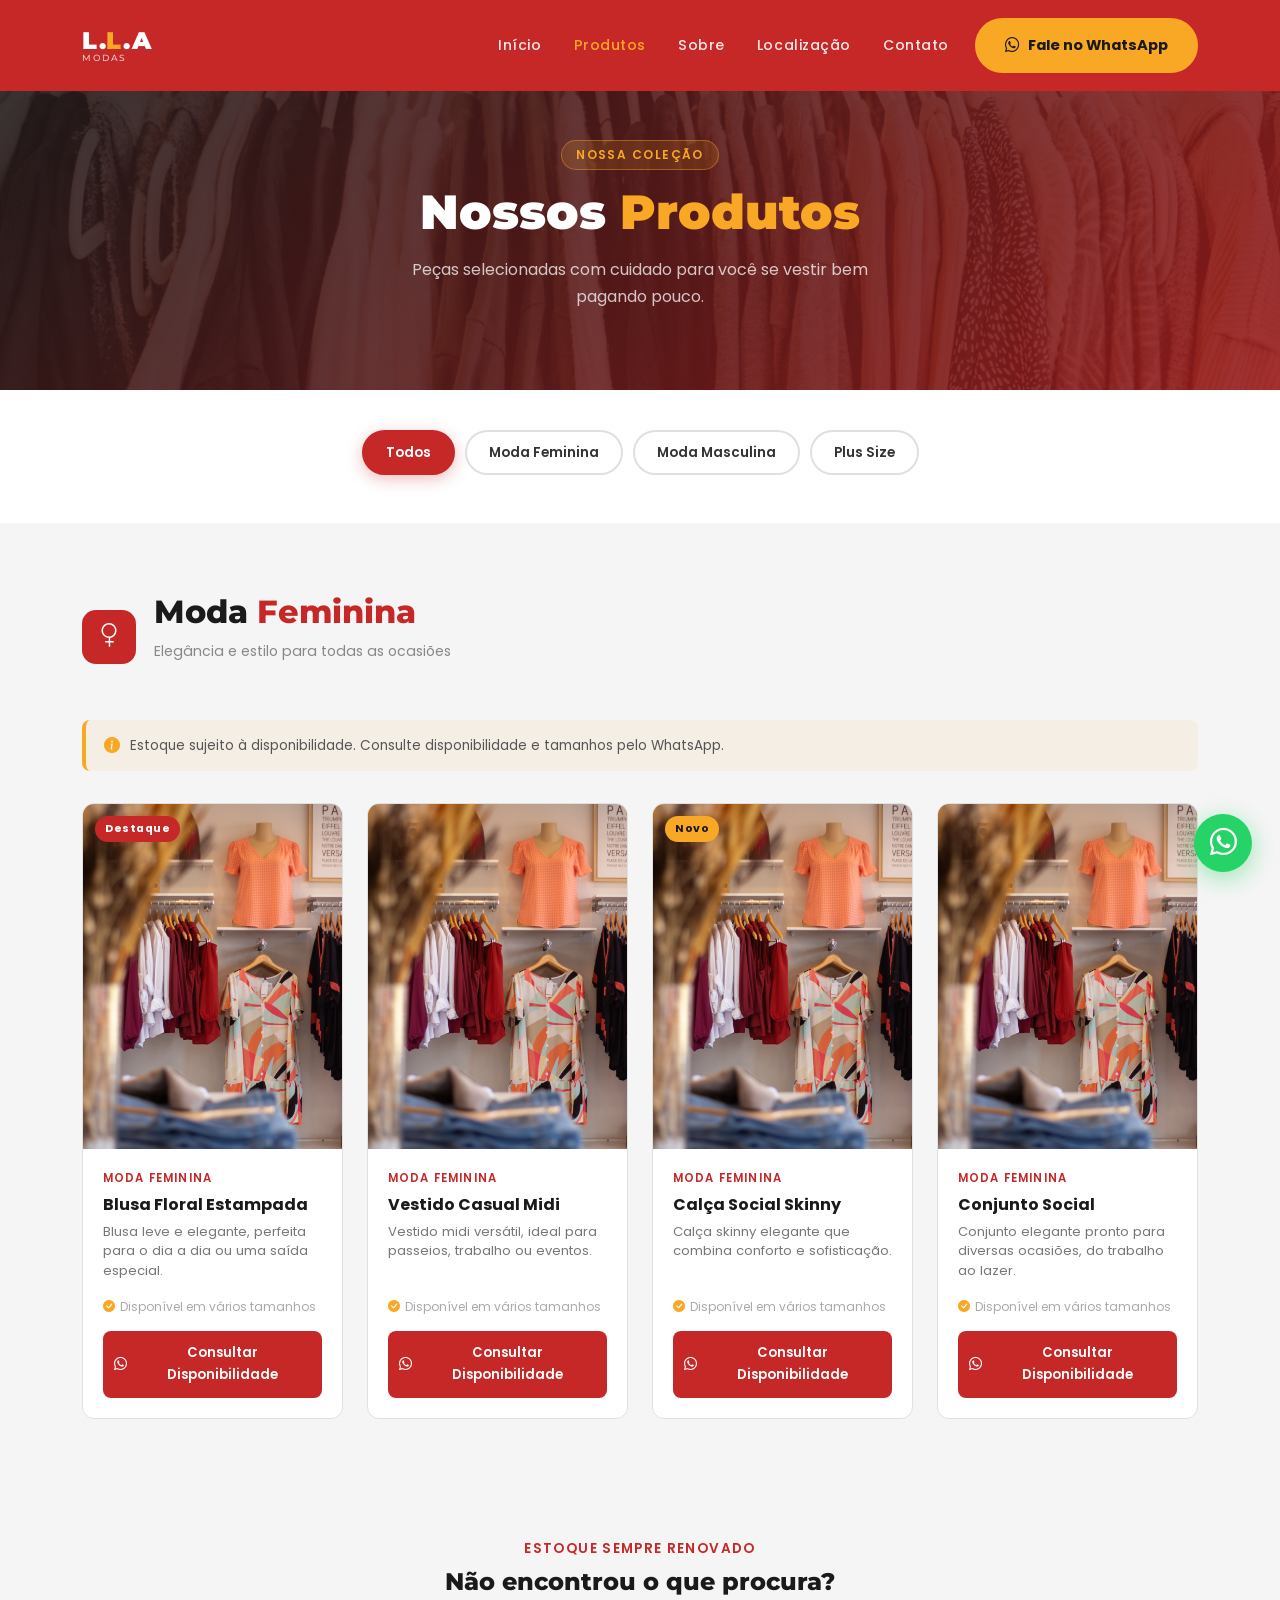
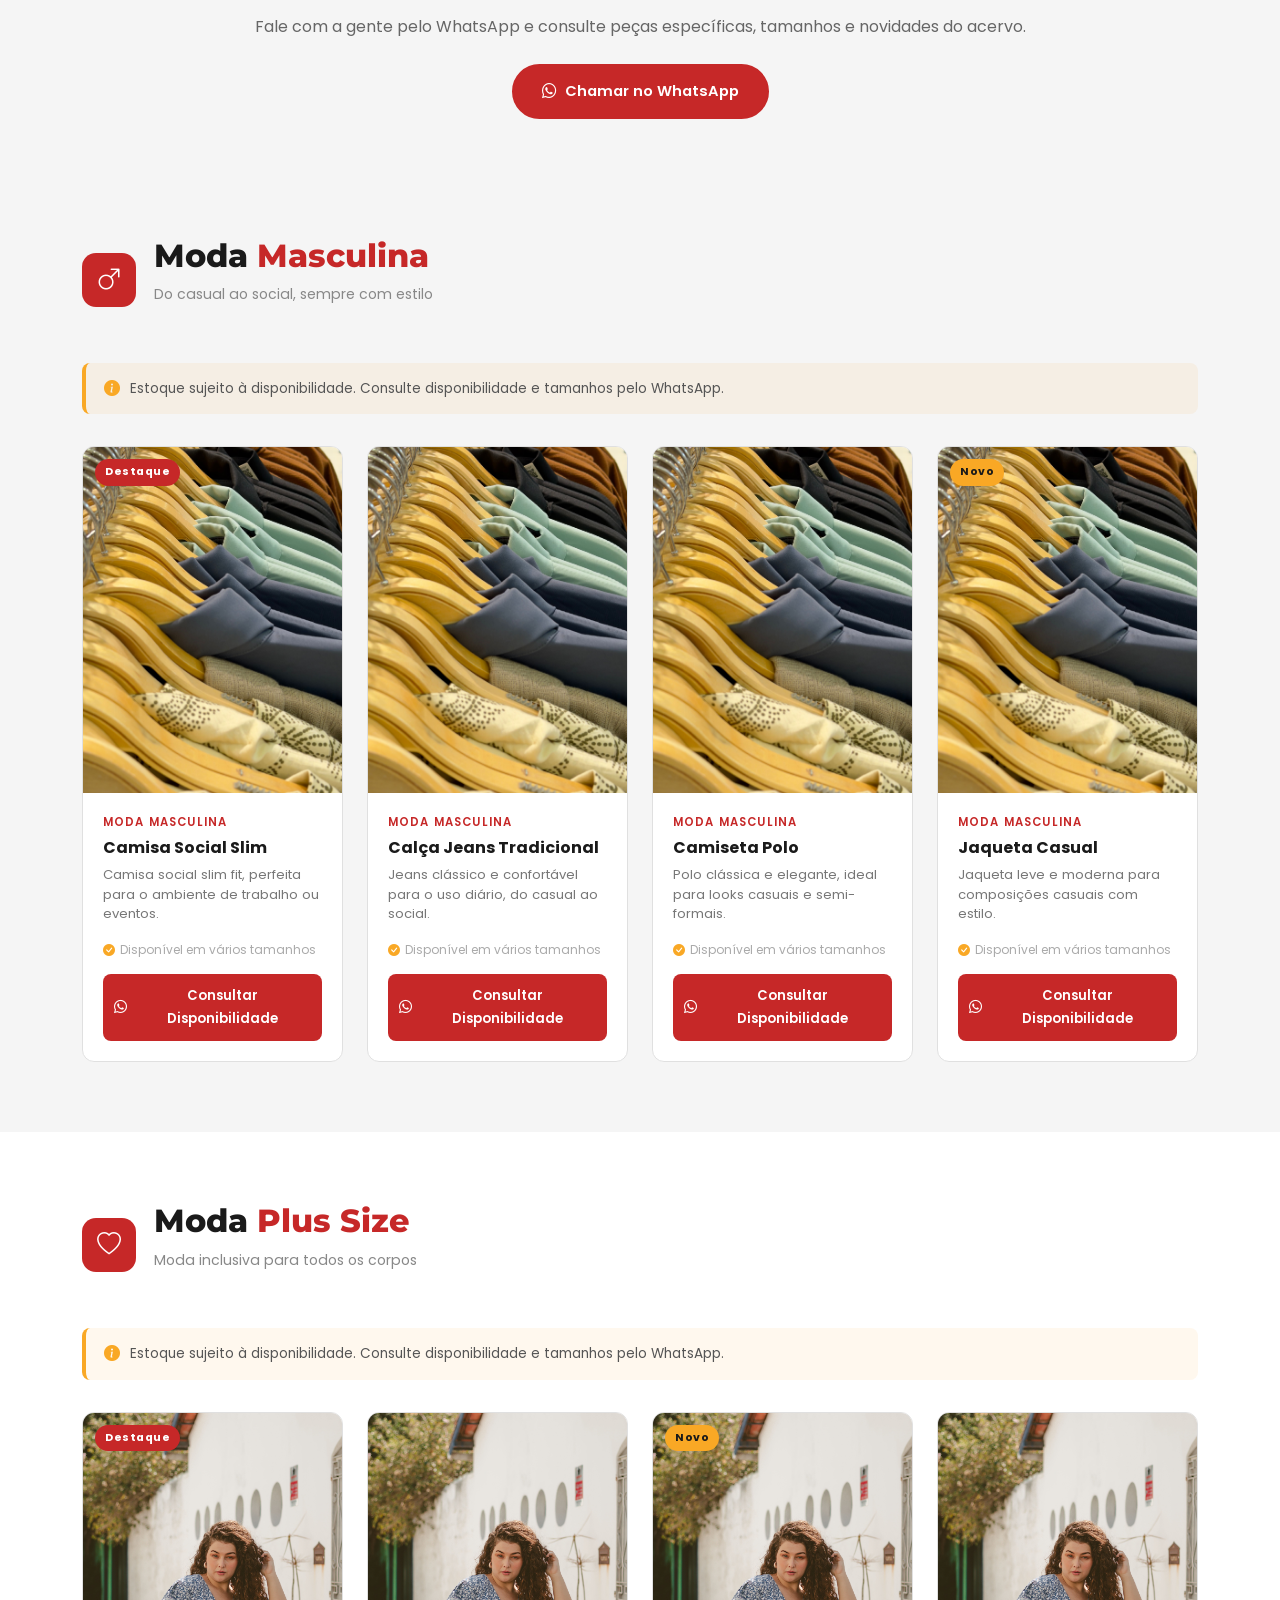
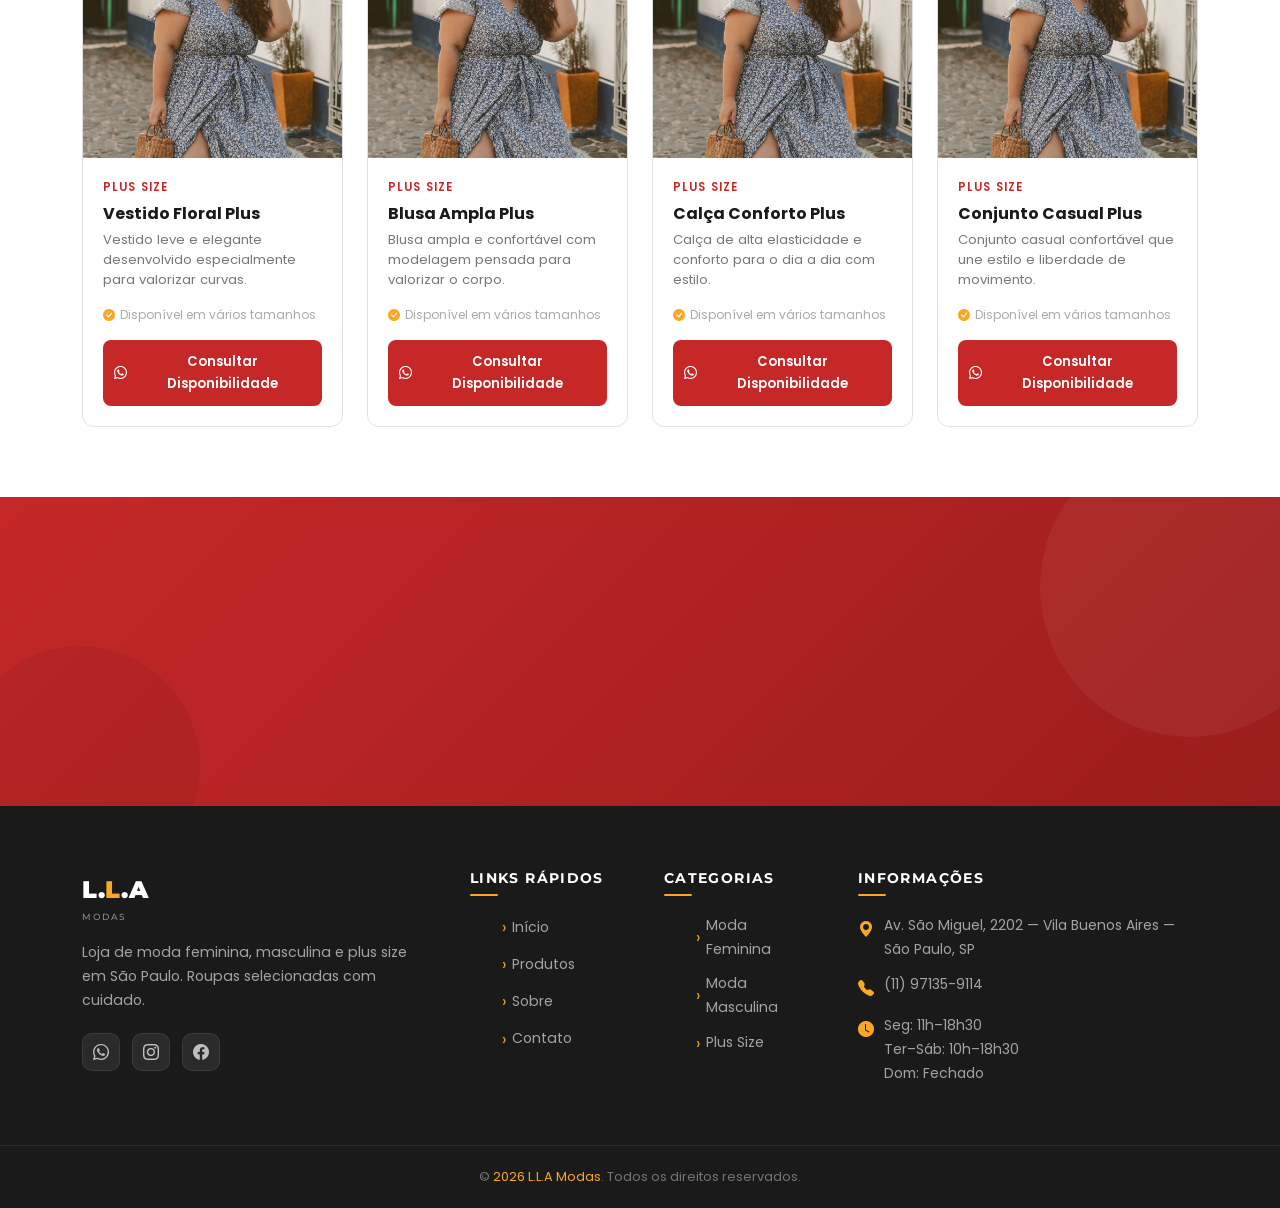
==== commit 5698dd42: "update files" ====
--- a/produtos.html
+++ b/produtos.html
@@ -454,11 +454,11 @@
         </div>
       </div>
     </div>
-    <div class="footer-bottom">
-      <div class="container">
-        © 2024 <span>L.L.A Modas</span>. Todos os direitos reservados.
-      </div>
-    </div>
+   <div class="footer-bottom">
+  <div class="container">
+    © <span class="footer-year"></span> <span>L.L.A Modas</span>. Todos os direitos reservados.
+  </div>
+</div>
   </footer>
 
   <!-- WhatsApp Flutuante -->
--- a/css/style.css
+++ b/css/style.css
@@ -24,8 +24,17 @@
   --shadow-lg: 0 8px 40px rgba(198,40,40,.15);
   --radius: 12px;
 }
-
+z
 *, *::before, *::after { box-sizing: border-box; margin: 0; padding: 0; }
+
+html, body {
+  overflow-x: hidden;
+  max-width: 100%;
+}
+
+* {
+  box-sizing: border-box;
+}
 
 html { scroll-behavior: smooth; }
 
@@ -228,11 +237,34 @@
 /*  HERO  */
 #hero {
   min-height: 100vh;
+  min-height: 100dvh; 
   position: relative;
   display: flex;
   align-items: center;
   background: url('../img/hero.jpg') center center / cover no-repeat fixed;
   overflow: hidden;
+}
+
+
+@media (max-width: 991px) {
+  #hero {
+    background-attachment: scroll;
+    background-size: cover;
+    background-position: center center;
+  }
+}
+
+@media (max-width: 991px) {
+  #hero .container {
+    padding-left: 20px;
+    padding-right: 20px;
+    max-width: 100%;
+  }
+
+  .hero-content {
+    width: 100%;
+    max-width: 100%;
+  }
 }
 
 .hero-overlay {
